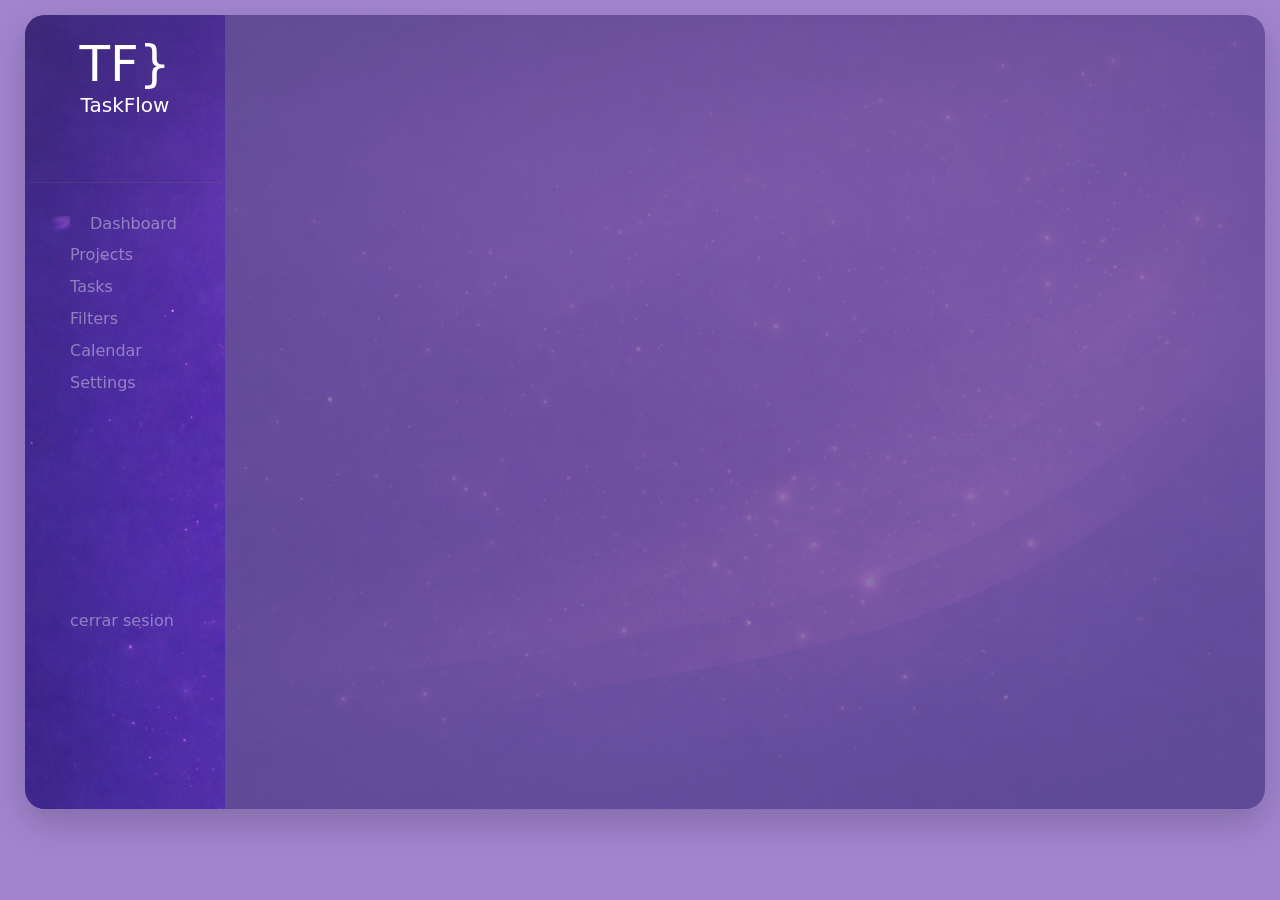
==== Filters.html @ 5b10507a "Adaptacion visual al 30% del total" ====
<!DOCTYPE html>
<html lang="en">
<head>
    <meta charset="UTF-8">
    <meta name="viewport" content="width=device-width, initial-scale=1.0">
    <link rel="stylesheet" href="css_jose.css">
    <title>Pruebita Animaciones</title>
</head>
<body>
    <main class="page-cont">
        <aside class="menu">
            <div class="cont-title">
                <h3 class="logo">TF}</h1>
                <h3 class="name-p">TaskFlow</h1>
                <p class="line">________________________</p>
            </div>

            <ul class="cont-items">
                <li class="item">
                    <img src="/assets/img/body-jose.png" alt="" class="loguito"><a href="#" style="font-weight: 500;">Dashboard</a>
                </li>

                <li class="item">
                    <img src="#" alt="" class="logo"><a href="#">Projects</a>
                </li>

                <li class="item">
                    <img src="#" alt="" class="logo"><a href="#">Tasks</a>
                </li>

                <li class="item">
                    <img src="#" alt="" class="logo"><a href="#">Filters</a>
                </li>

                <li class="item">
                    <img src="#" alt="" class="logo"><a href="#">Calendar</a>
                </li>

                <li class="item">
                    <img src="#" alt="" class="logo"><a href="#">Settings</a>
                </li>
            </ul>

            <div class="cont-log-out">
                <p class="item">
                    <img src="#" alt="" class="logo"><a href="#">cerrar sesion</a>
                </p>            
            </div>
        </aside>
    </main>
</body>
</html>
---- css_jose.css ----
*{
    margin: 0px;
    padding: 0px;
}

body {
    background-color: #A184CE;
    display: grid;
    grid-template-columns: 20px 1fr 1fr 1fr 20px;
    grid-template-rows: 20px 20px 1fr 20px 20px;
}

.page-cont{

    /*position: relative;
    grid-column: 3;
    grid-row: 2/5;
    width: 800px;
    height: 400px;
    border-radius: 20px;*/

    display: grid;
    grid-template-columns: 1fr 1fr 1fr 1fr 1fr 1fr 1fr 1fr 1fr 1fr 1fr 1fr;
    grid-template-rows: 1fr 1fr 1fr 1fr 1fr 1fr 1fr 1fr 1fr 1fr 1fr 1fr;

    background:
        linear-gradient(
            rgba(102, 84, 145, 0.74),
            rgba(102, 84, 145, 0.74)
        ),

        url(/assets/img/body-jose.png) center / cover no-repeat;
    ;

    transition: 0.5s;
}

.page-cont/*:hover*/{
    transform: translateX(5px) translateY(-5px);
    box-shadow: 0 14px 35px rgba(0,0,0,0.18);

    grid-column: 2/5;
    grid-row: 2/5;
    width: auto;
    height: 794px;
    border-radius: 20px;
}

.menu{
    background-image:url(/assets/img/body-jose.png)  ;
    width: 200px;
    height: 794px;
    justify-items: center;
    border-top-left-radius: 20px;
    border-bottom-left-radius: 20px;
    display: grid;
    grid-template-columns: 1fr;
    grid-template-rows: 1fr 2fr 1fr;
}

.cont-title{
    margin-top: 0px;
    position: relative;
    grid-column: 1;
    grid-row: 1;
}

.logo{
    position: relative;
    margin-top: 20px;
    text-align: center;
    font-family: system-ui, -apple-system, BlinkMacSystemFont, 'Segoe UI', Roboto, Oxygen, Ubuntu, Cantarell, 'Open Sans', 'Helvetica Neue', sans-serif;
    font-weight: 400;
    font-size: 50px;
    color: white;
}

.name-p{
    text-align: center;
    font-family: system-ui, -apple-system, BlinkMacSystemFont, 'Segoe UI', Roboto, Oxygen, Ubuntu, Cantarell, 'Open Sans', 'Helvetica Neue', sans-serif;
    font-weight: 100;
    color: white;
    font-size:20px;
}

.line{
    color: gray;
    opacity: 0.2;
    margin-top: 50px;
}

.cont-items{
    grid-column: 1;
    grid-row: 2;
    list-style: none;
    display: flex;
    flex-direction: column;
    gap: 12px;
}

.item{
    opacity: 0.4;
    transform: 0.5s;
    width: 150px;
    height: auto;
    display: flex;
    gap: 20px;
    align-items: center;
}
.item:hover{
    opacity: 1;
}

a{
    text-decoration: none;
    color: white;
    font-family: system-ui, -apple-system, BlinkMacSystemFont, 'Segoe UI', Roboto, Oxygen, Ubuntu, Cantarell, 'Open Sans', 'Helvetica Neue', sans-serif;
    font-weight: 300;
    position: relative;
}

.loguito{
    width: 20px;
    height: 15px;
}
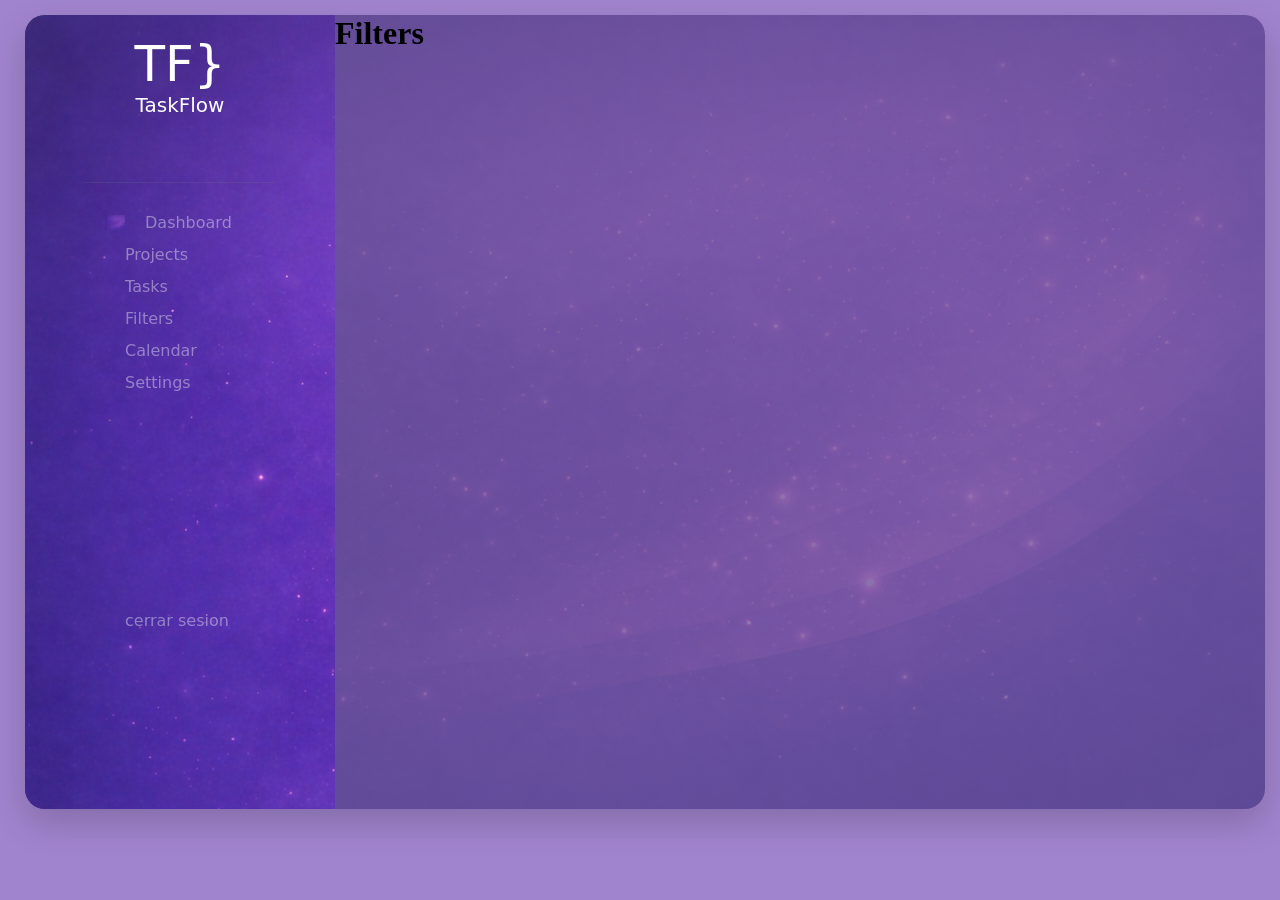
==== commit 5d786c28: "MAqueta inicial diseño Filters" ====
--- a/Filters.html
+++ b/Filters.html
@@ -47,6 +47,10 @@
                 </p>            
             </div>
         </aside>
+
+        <header class="hdr">
+            <h1 class="t-hdr">Filters</h1>
+        </header>
     </main>
 </body>
 </html>
--- a/css_jose.css
+++ b/css_jose.css
@@ -12,12 +12,12 @@
 
 .page-cont{
 
-    /*position: relative;
+    position: relative;
     grid-column: 3;
     grid-row: 2/5;
     width: 800px;
     height: 400px;
-    border-radius: 20px;*/
+    border-radius: 20px;
 
     display: grid;
     grid-template-columns: 1fr 1fr 1fr 1fr 1fr 1fr 1fr 1fr 1fr 1fr 1fr 1fr;
@@ -48,11 +48,14 @@
 
 .menu{
     background-image:url(/assets/img/body-jose.png)  ;
-    width: 200px;
-    height: 794px;
+    width: auto;
+    height: all;
     justify-items: center;
     border-top-left-radius: 20px;
     border-bottom-left-radius: 20px;
+    grid-column: 1/4;
+    grid-row: 1/13;
+
     display: grid;
     grid-template-columns: 1fr;
     grid-template-rows: 1fr 2fr 1fr;
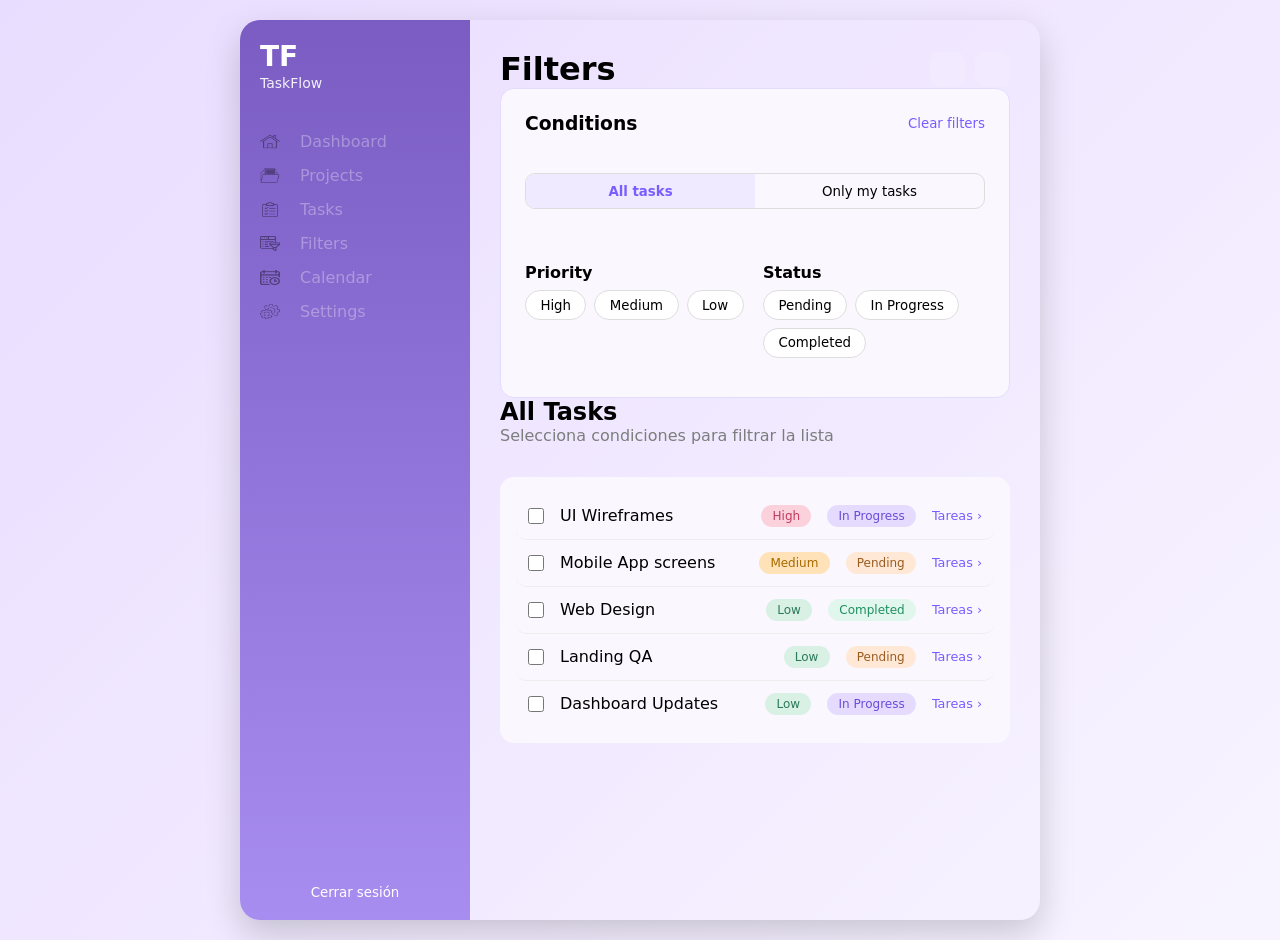
==== commit 64b484d9: "Version final seccion tareas + animaciones" ====
--- a/Filters.html
+++ b/Filters.html
@@ -1,56 +1,148 @@
 <!DOCTYPE html>
-<html lang="en">
+<html lang="es">
 <head>
     <meta charset="UTF-8">
     <meta name="viewport" content="width=device-width, initial-scale=1.0">
+
+    <!-- Título del proyecto -->
+    <title>TaskFlow - Filters</title>
+
+    <!-- Enlace al CSS -->
     <link rel="stylesheet" href="css_jose.css">
-    <title>Pruebita Animaciones</title>
 </head>
 <body>
     <main class="page-cont">
-        <aside class="menu">
-            <div class="cont-title">
-                <h3 class="logo">TF}</h1>
-                <h3 class="name-p">TaskFlow</h1>
-                <p class="line">________________________</p>
-            </div>
+        <!-- =========================
+            CONTENEDOR GENERAL
+        ========================== -->
+        <div class="app">
 
-            <ul class="cont-items">
-                <li class="item">
-                    <img src="/assets/img/body-jose.png" alt="" class="loguito"><a href="#" style="font-weight: 500;">Dashboard</a>
-                </li>
+            <!-- =========================
+                BARRA LATERAL (SIDEBAR)
+            ========================== -->
+            <aside class="sidebar">
 
-                <li class="item">
-                    <img src="#" alt="" class="logo"><a href="#">Projects</a>
-                </li>
+                <!-- Logo -->
+                <div class="logo">
+                    <h2>TF</h2>
+                    <span>TaskFlow</span>
+                </div>
 
-                <li class="item">
-                    <img src="#" alt="" class="logo"><a href="#">Tasks</a>
-                </li>
+                <!-- Navegación -->
+                <nav class="menu">
+                    <li class="item">
+                        <img src="/assets/img/casa.png" alt="" class="loguito"><a href="#" style="font-weight: 500;">Dashboard</a>
+                    </li>
 
-                <li class="item">
-                    <img src="#" alt="" class="logo"><a href="#">Filters</a>
-                </li>
+                    <li class="item">
+                        <img src="/assets/img/carpeta.png" alt="" class="loguito"><a href="#">Projects</a>
+                    </li>
 
-                <li class="item">
-                    <img src="#" alt="" class="logo"><a href="#">Calendar</a>
-                </li>
+                    <li class="item">
+                        <img src="/assets/img/portapapeles.png" alt="" class="loguito"><a href="#">Tasks</a>
+                    </li>
 
-                <li class="item">
-                    <img src="#" alt="" class="logo"><a href="#">Settings</a>
-                </li>
-            </ul>
+                    <li class="item">
+                        <img src="/assets/img/filtrar.png" alt="" class="loguito"><a href="#">Filters</a>
+                    </li>
 
-            <div class="cont-log-out">
-                <p class="item">
-                    <img src="#" alt="" class="logo"><a href="#">cerrar sesion</a>
-                </p>            
-            </div>
-        </aside>
+                    <li class="item">
+                        <img src="/assets/img/calendario.png" alt="" class="loguito"><a href="#">Calendar</a>
+                    </li>
 
-        <header class="hdr">
-            <h1 class="t-hdr">Filters</h1>
-        </header>
+                    <li class="item">
+                        <img src="/assets/img/configuraciones.png" alt="" class="loguito"><a href="#">Settings</a>
+                    </li>
+                </nav>
+
+                <!-- Cerrar sesión -->
+                <button class="logout">Cerrar sesión</button>
+            </aside>
+
+            <!-- =========================
+                CONTENIDO PRINCIPAL
+            ========================== -->
+            <main class="content">
+
+                <!-- =========================
+                    CABECERA SUPERIOR
+                ========================== -->
+                <header class="topbar">
+                    <h1>Filters</h1>
+
+                    <!-- Iconos simulados -->
+                    <div class="top-actions">
+                        <div class="icon"></div>
+                        <div class="icon"></div>
+                    </div>
+                </header>
+
+                <!-- =========================
+                    PANEL DE FILTROS
+                ========================== -->
+                <section class="filter-panel">
+
+                <header class="filter-header">
+                    <h3>Conditions</h3>
+                    <button class="clear-filters">Clear filters</button>
+                </header>
+
+                <div class="filter-row">
+                    <div class="toggle-group">
+                    <button data-owner="all" class="toggle active">All tasks</button>
+                    <button data-owner="mine" class="toggle">Only my tasks</button>
+                    </div>
+                </div>
+
+                <div class="filter-row grid-2">
+                    <div class="filter-block">
+                    <h4>Priority</h4>
+                    <div class="options">
+                        <button data-priority="high" class="chip">High</button>
+                        <button data-priority="medium" class="chip">Medium</button>
+                        <button data-priority="low" class="chip">Low</button>
+                    </div>
+                    </div>
+
+                    <div class="filter-block">
+                    <h4>Status</h4>
+                    <div class="options">
+                        <button data-status="pending" class="chip">Pending</button>
+                        <button data-status="progress" class="chip">In Progress</button>
+                        <button data-status="completed" class="chip">Completed</button>
+                    </div>
+                    </div>
+                </div>
+            </section>
+            
+
+                <!-- =========================
+                    LISTADO DE TAREAS
+                ========================== -->
+                <section class="tasks">
+
+                    <h2>All Tasks</h2>
+                    <p class="subtitle">Selecciona condiciones para filtrar la lista</p>
+
+                    <!-- ⚠️ ESPACIO PARA TUS TAREAS -->
+                    <!-- =====================================================
+                        AQUÍ PUEDES PEGAR:
+                        - cards
+                        - listas
+                        - tablas
+                        - componentes dinámicos
+                    ====================================================== -->
+                    <section class="task-list">
+                        <ul class="tasks" id="tasks"></ul>
+
+                    </section>
+
+                </section>
+
+            </main>
+        </div>
+
     </main>
+    <script src="js_jose.js"></script>
 </body>
-</html>+</html>
--- a/css_jose.css
+++ b/css_jose.css
@@ -1,6 +1,426 @@
-*{
-    margin: 0px;
-    padding: 0px;
+/* =========================
+   VARIABLES DE COLOR
+========================= */
+:root {
+    --violet-dark: #7a5cc2;
+    --violet: #a88df0;
+    --violet-light: #f2ebff;
+    --white: #ffffff;
+    --gray: #7d7d7d;
+
+    --high: #f28b8b;
+    --medium: #f3c48b;
+    --low: #8fd3a5;
+}
+
+/* =========================
+   RESET BÁSICO
+========================= */
+* {
+    margin: 0;
+    padding: 0;
+    box-sizing: border-box;
+    font-family: "Segoe UI", sans-serif;
+}
+
+/* =========================
+   CONTENEDOR GENERAL
+========================= */
+body {
+    background: linear-gradient(135deg, #e9ddff, #f8f4ff);
+}
+
+.app {
+    display: flex;
+    min-height: 100vh;
+}
+
+/* =========================
+   SIDEBAR
+========================= */
+.sidebar {
+    width: 230px;
+    background: linear-gradient(180deg, var(--violet-dark), var(--violet));
+    color: var(--white);
+    padding: 20px;
+    display: flex;
+    flex-direction: column;
+    border-top-left-radius: 20px;
+    border-bottom-left-radius: 20px;
+}
+
+.logo h2 {
+    font-size: 28px;
+}
+
+.logo span {
+    font-size: 14px;
+    opacity: 0.9;
+}
+
+.menu {
+    margin-top: 40px;
+    display: flex;
+    flex-direction: column;
+    gap: 15px;
+    border-top-left-radius: 20px;
+    list-style: none;
+}
+
+.menu a {
+    color: var(--white);
+    text-decoration: none;
+    opacity: 0.8;
+}
+
+.menu a.active,
+.menu a:hover {
+    opacity: 1;
+    font-weight: bold;
+}
+
+.menu .item{
+    opacity: 0.4;
+    transform: 0.5s;
+    width: 150px;
+    height: auto;
+    display: flex;
+    gap: 20px;
+    align-items: center;
+}
+
+.item:hover{
+    opacity: 1;
+}
+
+.loguito{
+    width: 20px;
+    height: 15px;    
+}
+
+.logout {
+    margin-top: auto;
+    background: none;
+    border: none;
+    color: var(--white);
+    cursor: pointer;
+}
+
+/* =========================
+   CONTENIDO PRINCIPAL
+========================= */
+.content {
+    flex: 1;
+    padding: 30px;
+}
+
+/* =========================
+   TOPBAR
+========================= */
+.topbar {
+    display: flex;
+    justify-content: space-between;
+    align-items: center;
+}
+
+.top-actions {
+    display: flex;
+    gap: 10px;
+}
+
+.icon {
+    width: 35px;
+    height: 35px;
+    background: var(--violet-light);
+    border-radius: 10px;
+}
+
+/* =========================
+   CAJA DE FILTROS
+========================= */
+.filters-box {
+    background: var(--white);
+    margin-top: 30px;
+    padding: 25px;
+    border-radius: 20px;
+    box-shadow: 0 10px 30px rgba(0,0,0,0.05);
+}
+
+.filter-row {
+    display: flex;
+    gap: 10px;
+    margin: 15px 0;
+    flex-wrap: wrap;
+}
+
+.filter-grid {
+    display: grid;
+    grid-template-columns: repeat(auto-fit, minmax(250px, 1fr));
+    gap: 30px;
+}
+
+/* =========================
+   PILLS / BOTONES
+========================= */
+.pill {
+    padding: 8px 18px;
+    border-radius: 20px;
+    background: var(--violet-light);
+    cursor: pointer;
+    font-size: 14px;
+}
+
+.pill.active {
+    background: var(--violet);
+    color: var(--white);
+}
+
+.high { background: var(--high); }
+.medium { background: var(--medium); }
+.low { background: var(--low); }
+.completed { background: #b9e4d0; }
+
+.clear {
+    margin-left: auto;
+    color: var(--violet);
+    cursor: pointer;
+}
+
+/* =========================
+   PLACEHOLDERS
+========================= */
+.filters-placeholder,
+.tasks-placeholder {
+    margin-top: 20px;
+    height: 120px;
+    border: 2px dashed var(--violet);
+    border-radius: 15px;
+    opacity: 0.4;
+}
+
+/* =========================
+   TAREAS
+========================= */
+.tasks {
+    margin-top: 40px;
+}
+
+.subtitle {
+    color: var(--gray);
+    margin-bottom: 20px;
+}
+
+/* =========================
+   RESPONSIVE
+========================= */
+@media (max-width: 900px) {
+    .sidebar {
+        display: none;
+    }
+
+    .content {
+        padding: 20px;
+    }
+}
+
+* {
+  box-sizing: border-box;
+  font-family: system-ui, sans-serif;
+}
+
+.filter-panel {
+  max-width: 900px;
+  margin: auto;
+  padding: 1.5rem;
+  background: #faf7ff;
+  border: 1px solid #e4dcff;
+  border-radius: 14px;
+  display: grid;
+  gap: 1.5rem;
+}
+
+/* HEADER */
+.filter-header {
+  display: grid;
+  grid-template-columns: 1fr auto;
+  align-items: center;
+}
+
+.clear-filters {
+  background: none;
+  border: none;
+  color: #7b5cff;
+  cursor: pointer;
+}
+
+/* ROWS */
+.filter-row {
+  display: grid;
+  gap: 1rem;
+}
+
+.grid-2 {
+  grid-template-columns: 1fr 1fr;
+}
+
+/* TOGGLE */
+.toggle-group {
+  display: flex;
+  border: 1px solid #ddd;
+  border-radius: 10px;
+  overflow: hidden;
+}
+
+.toggle {
+  flex: 1;
+  padding: 0.6rem;
+  border: none;
+  background: transparent;
+  cursor: pointer;
+}
+
+.toggle.active {
+  background: #efeaff;
+  color: #7b5cff;
+  font-weight: 600;
+}
+
+/* FILTER BLOCK */
+.filter-block h4 {
+  margin-bottom: 0.5rem;
+}
+
+.options {
+  display: flex;
+  gap: 0.5rem;
+  flex-wrap: wrap;
+}
+
+/* CHIPS */
+.chip {
+  padding: 0.4rem 0.9rem;
+  border-radius: 999px;
+  border: 1px solid #ddd;
+  background: white;
+  cursor: pointer;
+}
+
+.chip.active {
+  background: #efeaff;
+  color: #7b5cff;
+  font-weight: 600;
+  transform: scale(1.05);
+}
+
+/* RESPONSIVE */
+@media (max-width: 768px) {
+  .grid-2 {
+    grid-template-columns: 1fr;
+  }
+}
+
+.task-list {
+  margin-top: 2rem;
+  background: #faf7ff;
+  border-radius: 14px;
+  padding: 1rem;
+}
+
+.task-header {
+  display: flex;
+  align-items: center;
+  gap: 1rem;
+  margin-bottom: 1rem;
+}
+
+.task-header h3 {
+  margin: 0;
+}
+
+.hint {
+  font-size: 0.85rem;
+  opacity: 0.6;
+}
+
+/* LIST */
+.tasks {
+  list-style: none;
+  padding: 0;
+  margin: 0;
+}
+
+/* ITEM */
+.task {
+  display: grid;
+  grid-template-columns: auto 1fr auto auto auto;
+  align-items: center;
+  gap: 1rem;
+  padding: 0.75rem;
+  border-radius: 10px;
+}
+
+.task:not(:last-child) {
+  border-bottom: 1px solid #eee;
+}
+
+/* CHECKBOX */
+.task input[type="checkbox"] {
+  width: 16px;
+  height: 16px;
+}
+
+/* TAGS */
+.tag {
+  padding: 0.25rem 0.7rem;
+  border-radius: 999px;
+  font-size: 0.75rem;
+  white-space: nowrap;
+}
+
+/* PRIORITY */
+.tag.high {
+  background: #fbd2dc;
+  color: #c23a5e;
+}
+
+.tag.medium {
+  background: #ffe2b7;
+  color: #a66a00;
+}
+
+.tag.low {
+  background: #d9f0e4;
+  color: #2c7a5a;
+}
+
+/* STATUS */
+.tag.pending {
+  background: #ffe9d6;
+  color: #9a5b1f;
+}
+
+.tag.progress {
+  background: #e5dbff;
+  color: #6a4bd8;
+}
+
+.tag.completed {
+  background: #e1f6ec;
+  color: #1f8f60;
+}
+
+.task-link {
+  font-size: 0.8rem;
+  color: #7b5cff;
+  cursor: pointer;
+}
+
+/* RESPONSIVE */
+@media (max-width: 768px) {
+  .task {
+    grid-template-columns: auto 1fr;
+    grid-template-rows: auto auto;
+  }
 }
 
 body {
@@ -16,113 +436,18 @@
     grid-column: 3;
     grid-row: 2/5;
     width: 800px;
-    height: 400px;
     border-radius: 20px;
-
-    display: grid;
-    grid-template-columns: 1fr 1fr 1fr 1fr 1fr 1fr 1fr 1fr 1fr 1fr 1fr 1fr;
-    grid-template-rows: 1fr 1fr 1fr 1fr 1fr 1fr 1fr 1fr 1fr 1fr 1fr 1fr;
-
-    background:
-        linear-gradient(
-            rgba(102, 84, 145, 0.74),
-            rgba(102, 84, 145, 0.74)
-        ),
-
-        url(/assets/img/body-jose.png) center / cover no-repeat;
-    ;
-
     transition: 0.5s;
-}
-
-.page-cont/*:hover*/{
+    box-shadow: 0 14px 35px rgba(0,0,0,0.18);
+}
+
+.page-cont:hover{
     transform: translateX(5px) translateY(-5px);
     box-shadow: 0 14px 35px rgba(0,0,0,0.18);
 
     grid-column: 2/5;
     grid-row: 2/5;
     width: auto;
-    height: 794px;
     border-radius: 20px;
 }
 
-.menu{
-    background-image:url(/assets/img/body-jose.png)  ;
-    width: auto;
-    height: all;
-    justify-items: center;
-    border-top-left-radius: 20px;
-    border-bottom-left-radius: 20px;
-    grid-column: 1/4;
-    grid-row: 1/13;
-
-    display: grid;
-    grid-template-columns: 1fr;
-    grid-template-rows: 1fr 2fr 1fr;
-}
-
-.cont-title{
-    margin-top: 0px;
-    position: relative;
-    grid-column: 1;
-    grid-row: 1;
-}
-
-.logo{
-    position: relative;
-    margin-top: 20px;
-    text-align: center;
-    font-family: system-ui, -apple-system, BlinkMacSystemFont, 'Segoe UI', Roboto, Oxygen, Ubuntu, Cantarell, 'Open Sans', 'Helvetica Neue', sans-serif;
-    font-weight: 400;
-    font-size: 50px;
-    color: white;
-}
-
-.name-p{
-    text-align: center;
-    font-family: system-ui, -apple-system, BlinkMacSystemFont, 'Segoe UI', Roboto, Oxygen, Ubuntu, Cantarell, 'Open Sans', 'Helvetica Neue', sans-serif;
-    font-weight: 100;
-    color: white;
-    font-size:20px;
-}
-
-.line{
-    color: gray;
-    opacity: 0.2;
-    margin-top: 50px;
-}
-
-.cont-items{
-    grid-column: 1;
-    grid-row: 2;
-    list-style: none;
-    display: flex;
-    flex-direction: column;
-    gap: 12px;
-}
-
-.item{
-    opacity: 0.4;
-    transform: 0.5s;
-    width: 150px;
-    height: auto;
-    display: flex;
-    gap: 20px;
-    align-items: center;
-}
-.item:hover{
-    opacity: 1;
-}
-
-a{
-    text-decoration: none;
-    color: white;
-    font-family: system-ui, -apple-system, BlinkMacSystemFont, 'Segoe UI', Roboto, Oxygen, Ubuntu, Cantarell, 'Open Sans', 'Helvetica Neue', sans-serif;
-    font-weight: 300;
-    position: relative;
-}
-
-.loguito{
-    width: 20px;
-    height: 15px;
-}
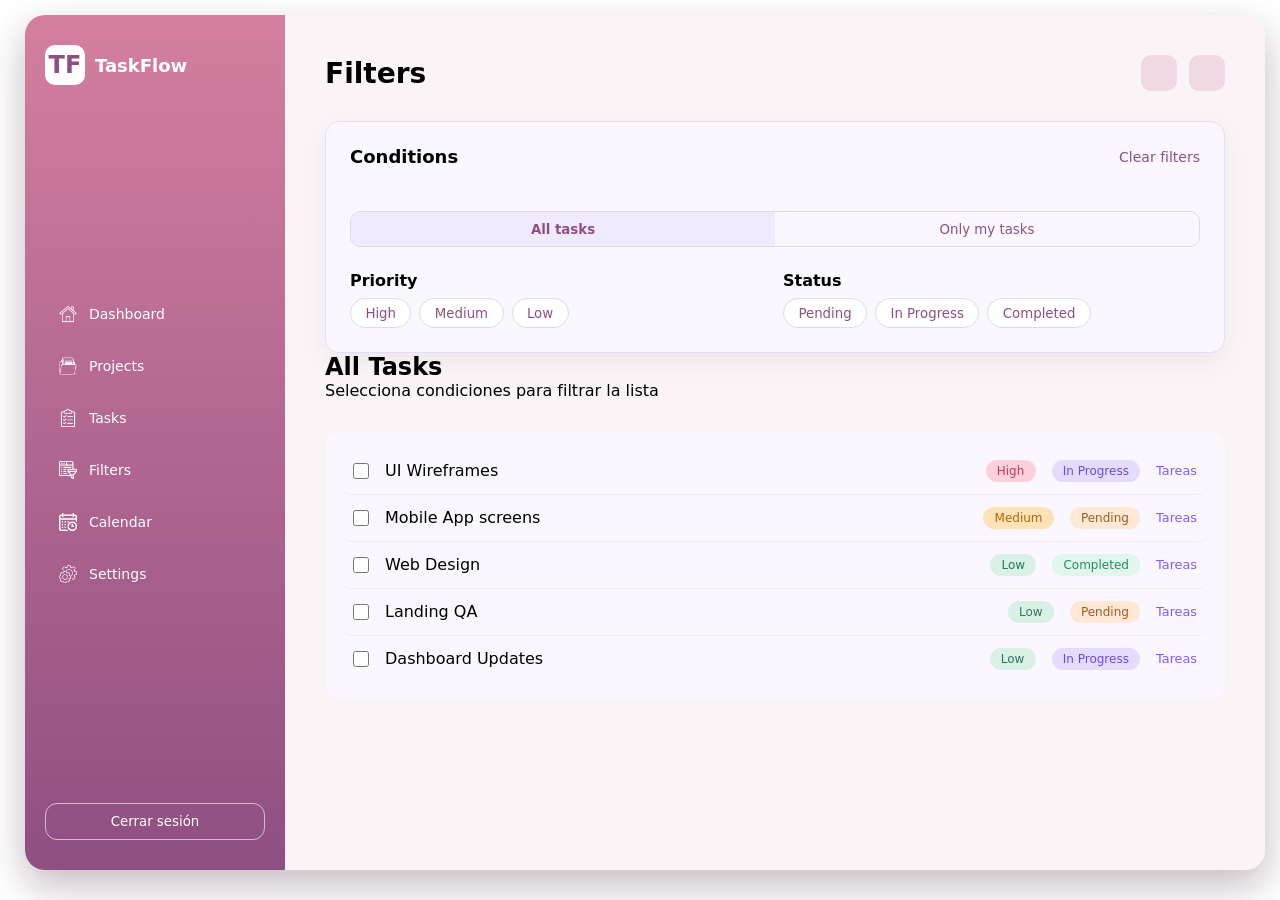
==== commit b054d9a7: "Filter´s section update" ====
--- a/Filters.html
+++ b/Filters.html
@@ -10,7 +10,7 @@
     <!-- Enlace al CSS -->
     <link rel="stylesheet" href="css_jose.css">
 </head>
-<body>
+<body style="background-color: white;"> 
     <main class="page-cont">
         <!-- =========================
             CONTENEDOR GENERAL
@@ -84,13 +84,13 @@
 
                 <header class="filter-header">
                     <h3>Conditions</h3>
-                    <button class="clear-filters">Clear filters</button>
+                    <button class="clear-filters" style="color: #8F4F82;">Clear filters</button>
                 </header>
 
                 <div class="filter-row">
                     <div class="toggle-group">
-                    <button data-owner="all" class="toggle active">All tasks</button>
-                    <button data-owner="mine" class="toggle">Only my tasks</button>
+                    <button data-owner="all" class="toggle active"  style="color: #8F4F82;" >All tasks</button>
+                    <button data-owner="mine" class="toggle"  style="color: #8F4F82;" >Only my tasks</button>
                     </div>
                 </div>
 
@@ -98,18 +98,18 @@
                     <div class="filter-block">
                     <h4>Priority</h4>
                     <div class="options">
-                        <button data-priority="high" class="chip">High</button>
-                        <button data-priority="medium" class="chip">Medium</button>
-                        <button data-priority="low" class="chip">Low</button>
+                        <button data-priority="high" class="chip" style="color: #8F4F82;">High</button>
+                        <button data-priority="medium" class="chip" style="color: #8F4F82;">Medium</button>
+                        <button data-priority="low" class="chip" style="color: #8F4F82;">Low</button>
                     </div>
                     </div>
 
                     <div class="filter-block">
                     <h4>Status</h4>
                     <div class="options">
-                        <button data-status="pending" class="chip">Pending</button>
-                        <button data-status="progress" class="chip">In Progress</button>
-                        <button data-status="completed" class="chip">Completed</button>
+                        <button data-status="pending" class="chip" style="color: #8F4F82;">Pending</button>
+                        <button data-status="progress" class="chip" style="color: #8F4F82;">In Progress</button>
+                        <button data-status="completed" class="chip" style="color: #8F4F82;">Completed</button>
                     </div>
                     </div>
                 </div>
@@ -124,17 +124,8 @@
                     <h2>All Tasks</h2>
                     <p class="subtitle">Selecciona condiciones para filtrar la lista</p>
 
-                    <!-- ⚠️ ESPACIO PARA TUS TAREAS -->
-                    <!-- =====================================================
-                        AQUÍ PUEDES PEGAR:
-                        - cards
-                        - listas
-                        - tablas
-                        - componentes dinámicos
-                    ====================================================== -->
                     <section class="task-list">
                         <ul class="tasks" id="tasks"></ul>
-
                     </section>
 
                 </section>
--- a/css_jose.css
+++ b/css_jose.css
@@ -1,162 +1,201 @@
-/* =========================
-   VARIABLES DE COLOR
-========================= */
-:root {
-    --violet-dark: #7a5cc2;
-    --violet: #a88df0;
-    --violet-light: #f2ebff;
-    --white: #ffffff;
-    --gray: #7d7d7d;
-
-    --high: #f28b8b;
-    --medium: #f3c48b;
-    --low: #8fd3a5;
-}
-
 /* =========================
    RESET BÁSICO
 ========================= */
 * {
-    margin: 0;
-    padding: 0;
-    box-sizing: border-box;
-    font-family: "Segoe UI", sans-serif;
+  margin: 0;
+  padding: 0;
+  box-sizing: border-box;
+  font-family: 'Inter', 'Segoe UI', sans-serif;
 }
 
 /* =========================
    CONTENEDOR GENERAL
 ========================= */
-body {
-    background: linear-gradient(135deg, #e9ddff, #f8f4ff);
-}
-
+
+body{
+  background-color: white;
+}
+.page-cont {
+  width: 10vh;
+  min-height: 95vh;
+  display: flex;
+  justify-content: center;
+  align-items: center;
+}
+
+/* ===============================
+   APP CONTENEDORA
+================================ */
 .app {
-    display: flex;
-    min-height: 100vh;
-}
-
-/* =========================
+    width: 100%;
+    min-height: 95vh;
+    background-color: #FAF4F7;
+    display: flex;
+    border-radius: 20px;
+    overflow: hidden;
+    box-shadow: 0 20px 50px rgba(143, 79, 130, 0.15);
+}
+
+/* ===============================
    SIDEBAR
-========================= */
+================================ */
 .sidebar {
-    width: 230px;
-    background: linear-gradient(180deg, var(--violet-dark), var(--violet));
-    color: var(--white);
-    padding: 20px;
+  width: 260px;
+  background: linear-gradient(
+    180deg,
+    #D47F9F,
+    #8F4F82
+  );
+  padding: 30px 20px;
+  display: flex;
+  flex-direction: column;
+  justify-content: space-between;
+}
+
+/* ---------- Logo ---------- */
+.logo {
+    display: flex;
+    align-items: center;
+    gap: 10px;
+    color: white;
+    margin-bottom: 40px;
+}
+
+.logo h2 {
+    background-color: white;
+    color: #8F4F82;
+    width: 40px;
+    height: 40px;
+    border-radius: 10px;
+    display: grid;
+    place-items: center;
+    font-weight: 700;
+}
+
+.logo span {
+    font-size: 18px;
+    font-weight: 600;
+}
+
+
+/* ---------- Menú ---------- */
+.menu {
+    list-style: none;
     display: flex;
     flex-direction: column;
-    border-top-left-radius: 20px;
-    border-bottom-left-radius: 20px;
-}
-
-.logo h2 {
+    gap: 14px;
+}
+
+.menu .item {
+    display: flex;
+    align-items: center;
+    gap: 12px;
+    padding: 10px 14px;
+    border-radius: 12px;
+    cursor: pointer;
+    transition: background 0.3s ease;
+}
+
+.menu .item:hover {
+    background-color: rgba(255, 255, 255, 0.2);
+}
+
+.menu .item a {
+    text-decoration: none;
+    color: white;
+    font-size: 14px;
+}
+
+.loguito {
+    width: 18px;
+    height: 18px;
+    filter: brightness(0) invert(1);
+}
+
+/* ---------- Logout ---------- */
+.logout {
+    margin-top: 40px;
+    background: transparent;
+    border: 1px solid rgba(255, 255, 255, 0.6);
+    color: white;
+    padding: 10px;
+    border-radius: 12px;
+    cursor: pointer;
+    transition: all 0.3s ease;
+}
+
+.logout:hover {
+    background-color: white;
+    color: #8F4F82;
+}
+
+
+/* ===============================
+   CONTENIDO PRINCIPAL
+================================ */
+.content {
+    flex: 1;
+    padding: 40px;
+    overflow-y: auto;
+}
+
+/* ===============================
+   TOPBAR
+================================ */
+.topbar {
+    display: flex;
+    justify-content: space-between;
+    align-items: center;
+    margin-bottom: 30px;
+}
+
+.topbar h1 {
     font-size: 28px;
-}
-
-.logo span {
-    font-size: 14px;
-    opacity: 0.9;
-}
-
-.menu {
-    margin-top: 40px;
-    display: flex;
-    flex-direction: column;
-    gap: 15px;
-    border-top-left-radius: 20px;
-    list-style: none;
-}
-
-.menu a {
-    color: var(--white);
-    text-decoration: none;
-    opacity: 0.8;
-}
-
-.menu a.active,
-.menu a:hover {
-    opacity: 1;
-    font-weight: bold;
-}
-
-.menu .item{
-    opacity: 0.4;
-    transform: 0.5s;
-    width: 150px;
-    height: auto;
-    display: flex;
-    gap: 20px;
+    font-weight: 700;
+}
+
+.top-actions {
+    display: flex;
+    gap: 12px;
+}
+
+.top-actions .icon {
+    width: 36px;
+    height: 36px;
+    border-radius: 10px;
+    background-color: #EED9E5;
+}
+
+/* ===============================
+   PANEL DE FILTROS
+================================ */
+.filter-panel {
+    background-color: white;
+    border-radius: 18px;
+    padding: 25px;
+    box-shadow: 0 10px 25px rgba(0, 0, 0, 0.05);
+    margin-bottom: 40px;
+}
+
+/* ---------- Header filtros ---------- */
+.filter-header {
+    display: flex;
+    justify-content: space-between;
     align-items: center;
-}
-
-.item:hover{
-    opacity: 1;
-}
-
-.loguito{
-    width: 20px;
-    height: 15px;    
-}
-
-.logout {
-    margin-top: auto;
+    margin-bottom: 20px;
+}
+
+.filter-header h3 {
+    font-size: 18px;
+    font-weight: 600;
+}
+
+.clear-filters {
     background: none;
     border: none;
-    color: var(--white);
+    color: #8F4F82;
+    font-size: 14px;
     cursor: pointer;
-}
-
-/* =========================
-   CONTENIDO PRINCIPAL
-========================= */
-.content {
-    flex: 1;
-    padding: 30px;
-}
-
-/* =========================
-   TOPBAR
-========================= */
-.topbar {
-    display: flex;
-    justify-content: space-between;
-    align-items: center;
-}
-
-.top-actions {
-    display: flex;
-    gap: 10px;
-}
-
-.icon {
-    width: 35px;
-    height: 35px;
-    background: var(--violet-light);
-    border-radius: 10px;
-}
-
-/* =========================
-   CAJA DE FILTROS
-========================= */
-.filters-box {
-    background: var(--white);
-    margin-top: 30px;
-    padding: 25px;
-    border-radius: 20px;
-    box-shadow: 0 10px 30px rgba(0,0,0,0.05);
-}
-
-.filter-row {
-    display: flex;
-    gap: 10px;
-    margin: 15px 0;
-    flex-wrap: wrap;
-}
-
-.filter-grid {
-    display: grid;
-    grid-template-columns: repeat(auto-fit, minmax(250px, 1fr));
-    gap: 30px;
 }
 
 /* =========================
@@ -441,7 +480,7 @@
     box-shadow: 0 14px 35px rgba(0,0,0,0.18);
 }
 
-.page-cont:hover{
+.page-cont{
     transform: translateX(5px) translateY(-5px);
     box-shadow: 0 14px 35px rgba(0,0,0,0.18);
 
@@ -451,3 +490,48 @@
     border-radius: 20px;
 }
 
+/* TAGS */
+.tag {
+  padding: 0.25rem 0.7rem;
+  border-radius: 999px;
+  font-size: 0.75rem;
+  white-space: nowrap;
+}
+
+/* PRIORITY */
+.tag.high {
+  background: #fbd2dc;
+  color: #c23a5e;
+}
+
+.tag.medium {
+  background: #ffe2b7;
+  color: #a66a00;
+}
+
+.tag.low {
+  background: #d9f0e4;
+  color: #2c7a5a;
+}
+
+/* STATUS */
+.tag.pending {
+  background: #ffe9d6;
+  color: #9a5b1f;
+}
+
+.tag.progress {
+  background: #e5dbff;
+  color: #6a4bd8;
+}
+
+.tag.completed {
+  background: #e1f6ec;
+  color: #1f8f60;
+}
+
+.task-link {
+  font-size: 0.8rem;
+  color: #7b5cff;
+  cursor: pointer;
+}
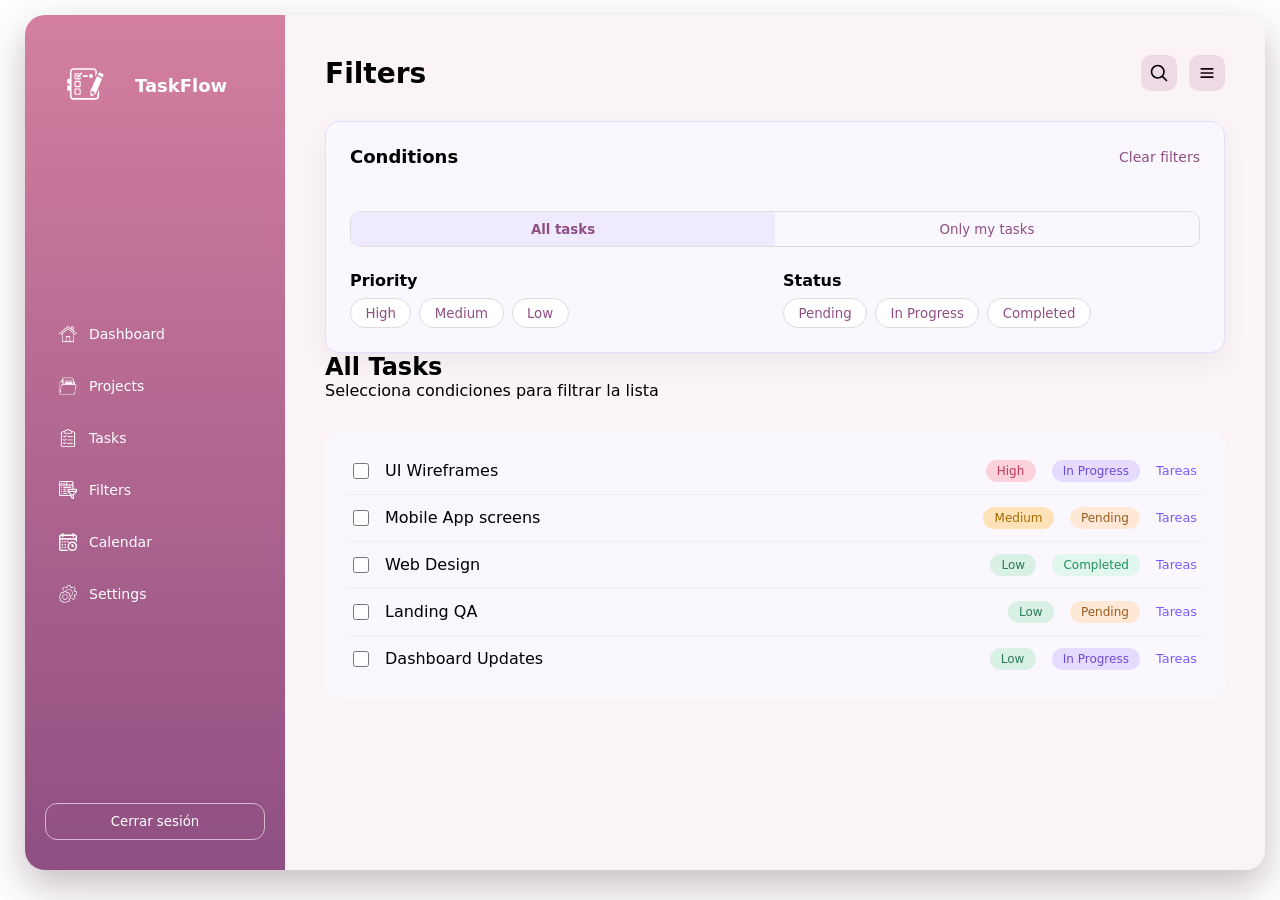
==== commit 1f1fc9fd: "Add files via upload" ====
--- a/Filters.html
+++ b/Filters.html
@@ -24,7 +24,7 @@
 
                 <!-- Logo -->
                 <div class="logo">
-                    <h2>TF</h2>
+                    <img src="/assets/img/tf.svg" class="loguito2" alt="">
                     <span>TaskFlow</span>
                 </div>
 
@@ -72,8 +72,14 @@
 
                     <!-- Iconos simulados -->
                     <div class="top-actions">
-                        <div class="icon"></div>
-                        <div class="icon"></div>
+                        <div class="icon">
+                            <img src="/assets/img/search-svgrepo-com.svg"alt="Icono" class="my-icon">
+                        </div>
+                        
+                        <div class="icon">
+                            <img src="/assets/img/hamburger-menu-svgrepo-com.svg"alt="Icono" class="my-icon">
+
+                        </div>
                     </div>
                 </header>
 
--- a/css_jose.css
+++ b/css_jose.css
@@ -61,15 +61,18 @@
     margin-bottom: 40px;
 }
 
-.logo h2 {
-    background-color: white;
-    color: #8F4F82;
-    width: 40px;
-    height: 40px;
+.logo .loguito2{
+    width: 80px;
+    height: 80px;
     border-radius: 10px;
     display: grid;
+    filter: brightness(0) invert(1);
     place-items: center;
-    font-weight: 700;
+    background: linear-gradient(
+    10deg,
+      #D47F9F,
+      
+  );
 }
 
 .logo span {
@@ -164,6 +167,16 @@
     height: 36px;
     border-radius: 10px;
     background-color: #EED9E5;
+
+    display: flex;
+    justify-content: center; /* Centra horizontalmente */
+    align-items: center;
+}
+
+.my-icon {
+  width: 30px;  /* Ajusta el tamaño manualmente */
+  height: 20px;
+  
 }
 
 /* ===============================
